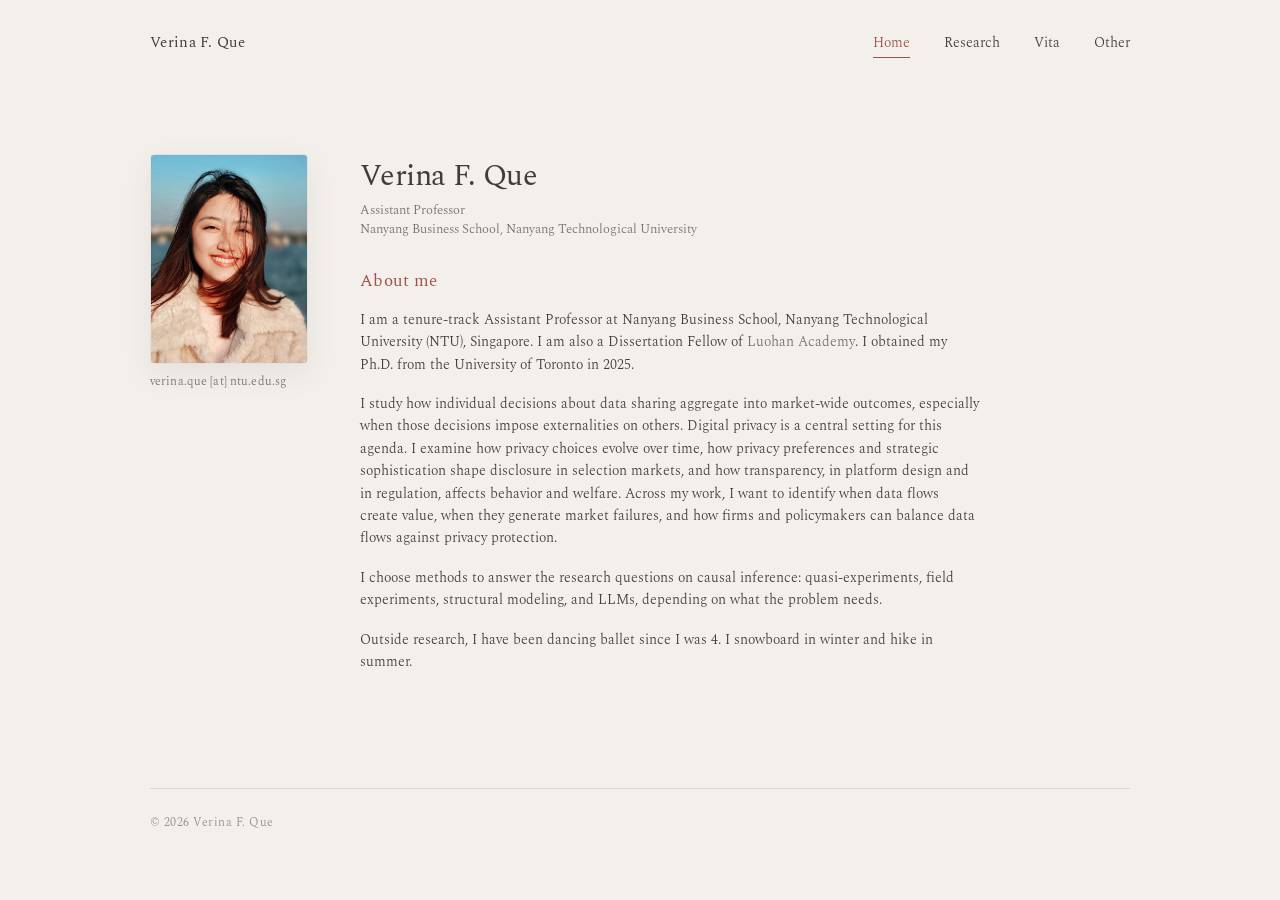
==== index.html @ 129c1a10 "Add files via upload publish personal web" ====
<!doctype html>
<html lang="en">
<head>
  <meta charset="utf-8">
  <meta name="viewport" content="width=device-width, initial-scale=1">
  <title>Verina F. Que</title>
  <meta name="description" content="Verina F. Que studies how data and digital technologies reshape markets, consumer welfare, and firm strategy, with particular expertise in digital privacy.">
  <meta name="author" content="Verina F. Que">
  <meta name="theme-color" content="#F3EFEB">
  <link rel="preconnect" href="https://fonts.googleapis.com">
  <link rel="preconnect" href="https://fonts.gstatic.com" crossorigin>
  <link href="https://fonts.googleapis.com/css2?family=Spectral:wght@300;400;500;600&amp;display=swap" rel="stylesheet">
  <link rel="stylesheet" href="assets/css/style.css">
</head>
<body>
  <a class="skip-link" href="#main-content">Skip to content</a>

  <header class="site-header">
    <div class="header-inner">
      <a class="site-mark" href="index.html">Verina F. Que</a>
      <nav class="site-nav" aria-label="Primary navigation">
        <a href="index.html" aria-current="page">Home</a>
        <a href="research.html">Research</a>
        <a href="vita.html">Vita</a>
        <a href="other.html">Other</a>
      </nav>
    </div>
  </header>

  <main class="site-main" id="main-content">
    <section class="home-grid" aria-labelledby="home-title">
      <figure class="portrait-frame">
        <img src="assets/images/verina-que.jpg" alt="Portrait of Verina F. Que by the riverside" width="1200" height="1600">
        <figcaption class="photo-email">verina.que [at] ntu.edu.sg</figcaption>
      </figure>

      <div class="home-intro">
        <h1 id="home-title">Verina F. Que</h1>
        <p class="affiliation">
          <span class="affiliation-role">Assistant Professor</span>
          <span class="affiliation-school">Nanyang Business School, Nanyang Technological University</span>
        </p>

        <h2 class="section-label">About me</h2>
        <p>I am a tenure-track Assistant Professor at Nanyang Business School, Nanyang Technological University (NTU), Singapore. I am also a Dissertation Fellow of <a class="quiet-link" href="https://www.luohanacademy.com/en/community/disfellow/" target="_blank" rel="noopener">Luohan Academy</a>. I obtained my Ph.D. from the University of Toronto in 2025.</p>
        <p>I study how individual decisions about data sharing aggregate into market-wide outcomes, especially when those decisions impose externalities on others. Digital privacy is a central setting for this agenda. I examine how privacy choices evolve over time, how privacy preferences and strategic sophistication shape disclosure in selection markets, and how transparency, in platform design and in regulation, affects behavior and welfare. Across my work, I want to identify when data flows create value, when they generate market failures, and how firms and policymakers can balance data flows against privacy protection.</p>
        <p>I choose methods to answer the research questions on causal inference: quasi-experiments, field experiments, structural modeling, and LLMs, depending on what the problem needs.</p>
        <p>Outside research, I have been dancing ballet since I was 4. I snowboard in winter and hike in summer.</p>
      </div>
    </section>
  </main>

  <footer class="site-footer">
    <p>© 2026 Verina F. Que</p>
  </footer>
</body>
</html>
---- assets/css/style.css ----
:root {
  --background: #F3EFEB;
  --text: #403c39;
  --muted: #746d68;
  --faint: #938b86;
  --accent: #9D5248;
  --line: rgba(64, 60, 57, 0.13);
  --page-width: 980px;
  --reading-width: 720px;
}

*,
*::before,
*::after {
  box-sizing: border-box;
}

html {
  scroll-behavior: smooth;
}

body {
  margin: 0;
  background: var(--background);
  color: var(--text);
  font: 300 16px/1.6 Spectral, Georgia, serif;
  -webkit-font-smoothing: antialiased;
  text-rendering: optimizeLegibility;
}

img {
  display: block;
  max-width: 100%;
}

a {
  color: inherit;
  text-decoration-color: rgba(64, 60, 57, 0.38);
  text-decoration-thickness: 1px;
  text-underline-offset: 0.18em;
  transition: color 160ms ease, text-decoration-color 160ms ease;
}

a:hover {
  color: var(--muted);
  text-decoration-color: currentColor;
}

.quiet-link {
  color: var(--muted);
  text-decoration: none;
}

.quiet-link:hover {
  color: var(--text);
  text-decoration: none;
}

a:focus-visible,
button:focus-visible,
summary:focus-visible {
  outline: 2px solid var(--accent);
  outline-offset: 4px;
}

p,
h1,
h2,
h3,
figure,
ul,
ol {
  margin-top: 0;
}

.skip-link {
  position: fixed;
  top: 10px;
  left: 10px;
  z-index: 20;
  padding: 7px 12px;
  background: var(--text);
  color: var(--background);
  transform: translateY(-150%);
}

.skip-link:focus {
  transform: translateY(0);
}

.site-header {
  width: min(calc(100% - 40px), var(--page-width));
  margin: 0 auto;
  padding: 28px 0 20px;
}

.header-inner {
  display: flex;
  align-items: baseline;
  gap: 28px;
}

.site-mark {
  margin-right: auto;
  font-weight: 400;
  font-size: 15px;
  letter-spacing: 0.02em;
  text-decoration: none;
}

.site-nav {
  display: flex;
  justify-content: flex-end;
  gap: clamp(18px, 3vw, 34px);
}

.site-nav a {
  position: relative;
  padding: 4px 0;
  font-size: 14px;
  text-decoration: none;
}

.site-nav a::after {
  position: absolute;
  right: 0;
  bottom: 0;
  left: 0;
  height: 1px;
  background: var(--accent);
  content: "";
  opacity: 0;
  transform: scaleX(0.6);
  transition: opacity 160ms ease, transform 160ms ease;
}

.site-nav a:hover::after,
.site-nav a[aria-current="page"]::after {
  opacity: 1;
  transform: scaleX(1);
}

.site-nav a[aria-current="page"] {
  color: var(--accent);
}

.site-main {
  width: min(calc(100% - 40px), var(--page-width));
  min-height: calc(100vh - 190px);
  margin: 0 auto;
  padding: clamp(34px, 7vw, 76px) 0 100px;
}

.site-footer {
  width: min(calc(100% - 40px), var(--page-width));
  margin: 0 auto;
  padding: 24px 0 34px;
  border-top: 1px solid var(--line);
  color: var(--faint);
  font-size: 12px;
  letter-spacing: 0.04em;
}

.site-footer p {
  margin-bottom: 0;
}

/* Home */
.home-grid {
  display: grid;
  grid-template-columns: 158px minmax(0, 1fr);
  gap: clamp(24px, 4.5vw, 52px);
  align-items: start;
}

.portrait-frame {
  width: 158px;
  margin: 0;
}

.portrait-frame img {
  width: 158px;
  height: 210px;
  object-fit: cover;
  object-position: center 30%;
  border: 1px solid rgba(64, 60, 57, 0.08);
  border-radius: 4px;
  box-shadow: 0 10px 30px rgba(64, 60, 57, 0.08);
}

.photo-email {
  margin-top: 9px;
  color: var(--muted);
  font: 300 12px/1.45 Spectral, Georgia, serif;
  letter-spacing: 0.01em;
  white-space: nowrap;
}

.home-intro {
  max-width: 620px;
  padding-top: 2px;
}

.home-intro h1,
.page-title {
  margin-bottom: 4px;
  font: 400 30px/1.35 Spectral, Georgia, serif;
  letter-spacing: -0.02em;
}

.affiliation {
  margin-bottom: 30px;
  color: var(--muted);
  font-size: 13px;
  line-height: 1.5;
}

.affiliation-role,
.affiliation-school {
  display: block;
}

.affiliation-school {
  white-space: nowrap;
}

.section-label {
  margin-bottom: 16px;
  color: var(--accent);
  font: 400 17px/1.35 Spectral, Georgia, serif;
  letter-spacing: 0.015em;
}

.home-intro p:not(.affiliation),
.other-intro p {
  margin-bottom: 17px;
  font: 300 14px/1.6 Spectral, Georgia, serif;
}

.home-intro p:last-child {
  margin-bottom: 0;
}

/* Shared page heading */
.page-heading {
  max-width: var(--reading-width);
  margin-bottom: clamp(54px, 8vw, 78px);
}

.page-heading .page-title {
  margin-bottom: 10px;
}

.page-deck {
  max-width: 620px;
  margin-bottom: 0;
  color: var(--muted);
}

/* Research */
.research-content {
  max-width: var(--reading-width);
}

.research-section {
  margin-bottom: clamp(68px, 9vw, 94px);
}

.research-section:last-child {
  margin-bottom: 0;
}

.research-section > h2,
.vita-section > h2 {
  margin-bottom: 34px;
  color: var(--accent);
  font: 400 19px/1.35 Spectral, Georgia, serif;
  letter-spacing: 0.01em;
}

.paper-list {
  display: grid;
  gap: 42px;
  margin: 0;
  padding: 0;
  list-style: none;
}

.paper-title {
  margin-bottom: 7px;
  font: 500 17px/1.38 Spectral, Georgia, serif;
  letter-spacing: -0.01em;
}

.paper-title a {
  text-decoration: none;
}

.paper-authors,
.paper-status,
.paper-links {
  margin-bottom: 4px;
  color: var(--muted);
  font-size: 14px;
  line-height: 1.5;
}

.paper-status .highlight,
.journal,
.paper-links .accent-link,
.accent-link {
  color: var(--accent);
}

.paper-links a {
  margin-right: 12px;
}

.abstract {
  margin-top: 9px;
}

.abstract summary {
  width: max-content;
  color: var(--faint);
  cursor: pointer;
  font-size: 12px;
  letter-spacing: 0.03em;
  list-style: none;
}

.abstract summary::-webkit-details-marker {
  display: none;
}

.abstract summary::after {
  display: inline-block;
  margin-left: 6px;
  content: "+";
}

.abstract[open] summary::after {
  content: "−";
}

.abstract p {
  margin: 14px 0 0;
  padding-top: 14px;
  border-top: 1px solid var(--line);
  color: var(--muted);
  font-size: 14px;
  line-height: 1.68;
  text-align: justify;
}

/* Vita */
.vita-content {
  max-width: var(--reading-width);
  font: 300 14px/1.6 Spectral, Georgia, serif;
}

.vita-section {
  margin-bottom: clamp(58px, 8vw, 78px);
}

.vita-section:last-child {
  margin-bottom: 0;
}

.vita-list,
.teaching-list,
.education-list {
  margin: 0;
  padding: 0;
  list-style: none;
}

.vita-list {
  display: grid;
  gap: 12px;
}

.vita-list li {
  position: relative;
  padding-left: 18px;
}

.vita-list li::before {
  position: absolute;
  top: 0;
  left: 0;
  color: var(--accent);
  content: "·";
  font-weight: 600;
}

.teaching-list,
.education-list {
  display: grid;
  gap: 24px;
}

.teaching-group + .teaching-group {
  margin-top: 36px;
}

.institution-heading {
  margin-bottom: 18px;
  color: var(--muted);
  font: 600 15px/1.45 Spectral, Georgia, serif;
  letter-spacing: 0.01em;
}

.vita-item-title {
  margin-bottom: 3px;
  font-weight: 400;
}

.vita-item-detail {
  margin-bottom: 0;
  color: var(--muted);
  font-size: 14px;
}

.reference-card p {
  margin-bottom: 2px;
}

.reference-name {
  font-weight: 400;
}

/* Other */
.other-intro {
  max-width: 700px;
  margin-bottom: clamp(84px, 13vw, 132px);
}

.other-intro .page-title {
  margin-bottom: 30px;
}

.ballet-gallery {
  max-width: 820px;
}

.ballet-photo {
  width: fit-content;
  max-width: 100%;
  margin-top: 0;
  margin-bottom: clamp(96px, 16vw, 170px);
}

.ballet-photo:last-child {
  margin-bottom: 0;
}

.ballet-photo img {
  height: auto;
  border-radius: 2px;
  box-shadow: 0 9px 30px rgba(64, 60, 57, 0.08);
}

.ballet-photo figcaption {
  margin-top: 10px;
  color: var(--faint);
  font-size: 12px;
  font-style: italic;
  letter-spacing: 0.025em;
}

.photo-left {
  margin-right: auto;
  margin-left: 5%;
}

.photo-center {
  margin-right: auto;
  margin-left: auto;
}

.photo-right {
  margin-right: 4%;
  margin-left: auto;
}

.photo-portrait img {
  width: clamp(150px, 20vw, 205px);
}

.photo-landscape img {
  width: clamp(250px, 38vw, 355px);
}

.visually-hidden {
  position: absolute !important;
  width: 1px !important;
  height: 1px !important;
  padding: 0 !important;
  margin: -1px !important;
  overflow: hidden !important;
  clip: rect(0, 0, 0, 0) !important;
  white-space: nowrap !important;
  border: 0 !important;
}

@media (max-width: 820px) and (min-width: 721px) {
  .home-grid {
    grid-template-columns: 148px minmax(0, 1fr);
  }

  .portrait-frame,
  .portrait-frame img {
    width: 148px;
  }

  .portrait-frame img {
    height: 197px;
  }
}

@media (max-width: 720px) {
  .site-header,
  .site-main,
  .site-footer {
    width: min(calc(100% - 32px), var(--page-width));
  }

  .site-header {
    padding-top: 20px;
  }

  .header-inner {
    align-items: center;
    gap: 14px;
  }

  .site-mark {
    font-size: 14px;
  }

  .site-nav {
    gap: 15px;
  }

  .site-nav a {
    font-size: 13px;
  }

  .site-main {
    padding-top: 34px;
    padding-bottom: 74px;
  }

  .home-grid {
    grid-template-columns: 1fr;
    gap: 34px;
  }

  .portrait-frame {
    width: 120px;
  }

  .portrait-frame img {
    width: 120px;
    height: 159px;
  }

  .home-intro h1,
  .page-title {
    font-size: 26px;
  }

  .affiliation-school {
    white-space: normal;
  }

  .page-heading {
    margin-bottom: 48px;
  }

  .research-section,
  .vita-section {
    margin-bottom: 60px;
  }

  .research-section > h2,
  .vita-section > h2 {
    margin-bottom: 27px;
    font-size: 18px;
  }

  .paper-list {
    gap: 36px;
  }

  .paper {
    padding-left: 27px;
  }

  .abstract p {
    text-align: left;
  }

  .other-intro {
    margin-bottom: 76px;
  }

  .ballet-photo {
    margin-bottom: 84px;
  }

  .photo-left {
    margin-left: 0;
  }

  .photo-right {
    margin-right: 0;
  }
}

@media (max-width: 500px) {
  .header-inner {
    display: block;
  }

  .site-mark {
    display: none;
  }

  .site-nav {
    justify-content: space-between;
    width: 100%;
  }

  .site-nav a {
    font-size: 12.5px;
  }
}

@media (prefers-reduced-motion: reduce) {
  html {
    scroll-behavior: auto;
  }

  *,
  *::before,
  *::after {
    transition-duration: 0.01ms !important;
    animation-duration: 0.01ms !important;
    animation-iteration-count: 1 !important;
  }
}
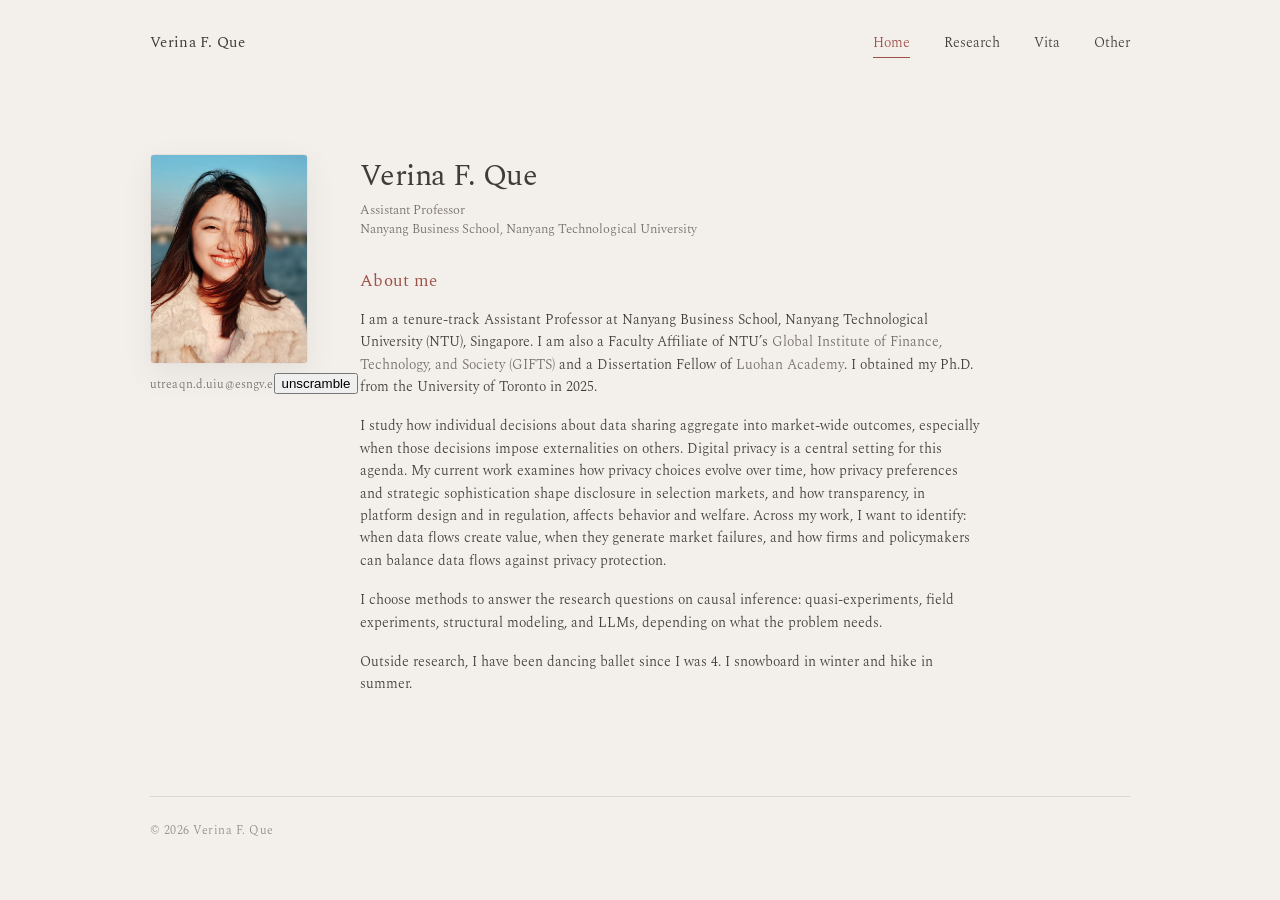
==== commit 60a0355c: "Update bio & research paper names" ====
--- a/index.html
+++ b/index.html
@@ -31,7 +31,9 @@
     <section class="home-grid" aria-labelledby="home-title">
       <figure class="portrait-frame">
         <img src="assets/images/verina-que.jpg" alt="Portrait of Verina F. Que by the riverside" width="1200" height="1600">
-        <figcaption class="photo-email">verina.que [at] ntu.edu.sg</figcaption>
+        <figcaption class="photo-email" aria-label="Email address">
+          <span data-email-scramble><noscript>Please enable JavaScript to view email</noscript></span>
+        </figcaption>
       </figure>
 
       <div class="home-intro">
@@ -42,8 +44,8 @@
         </p>
 
         <h2 class="section-label">About me</h2>
-        <p>I am a tenure-track Assistant Professor at Nanyang Business School, Nanyang Technological University (NTU), Singapore. I am also a Dissertation Fellow of <a class="quiet-link" href="https://www.luohanacademy.com/en/community/disfellow/" target="_blank" rel="noopener">Luohan Academy</a>. I obtained my Ph.D. from the University of Toronto in 2025.</p>
-        <p>I study how individual decisions about data sharing aggregate into market-wide outcomes, especially when those decisions impose externalities on others. Digital privacy is a central setting for this agenda. I examine how privacy choices evolve over time, how privacy preferences and strategic sophistication shape disclosure in selection markets, and how transparency, in platform design and in regulation, affects behavior and welfare. Across my work, I want to identify when data flows create value, when they generate market failures, and how firms and policymakers can balance data flows against privacy protection.</p>
+        <p>I am a tenure-track Assistant Professor at Nanyang Business School, Nanyang Technological University (NTU), Singapore. I am also a Faculty Affiliate of NTU’s <a class="quiet-link" href="https://www.ntu.edu.sg/gifts/people" target="_blank" rel="noopener">Global Institute of Finance, Technology, and Society (GIFTS)</a> and a Dissertation Fellow of <a class="quiet-link" href="https://www.luohanacademy.com/en/community/disfellow/" target="_blank" rel="noopener">Luohan Academy</a>. I obtained my Ph.D. from the University of Toronto in 2025.</p>
+        <p>I study how individual decisions about data sharing aggregate into market-wide outcomes, especially when those decisions impose externalities on others. Digital privacy is a central setting for this agenda. My current work examines how privacy choices evolve over time, how privacy preferences and strategic sophistication shape disclosure in selection markets, and how transparency, in platform design and in regulation, affects behavior and welfare. Across my work, I want to identify: when data flows create value, when they generate market failures, and how firms and policymakers can balance data flows against privacy protection.</p>
         <p>I choose methods to answer the research questions on causal inference: quasi-experiments, field experiments, structural modeling, and LLMs, depending on what the problem needs.</p>
         <p>Outside research, I have been dancing ballet since I was 4. I snowboard in winter and hike in summer.</p>
       </div>
@@ -53,5 +55,6 @@
   <footer class="site-footer">
     <p>© 2026 Verina F. Que</p>
   </footer>
+  <script src="assets/js/site.js"></script>
 </body>
 </html>
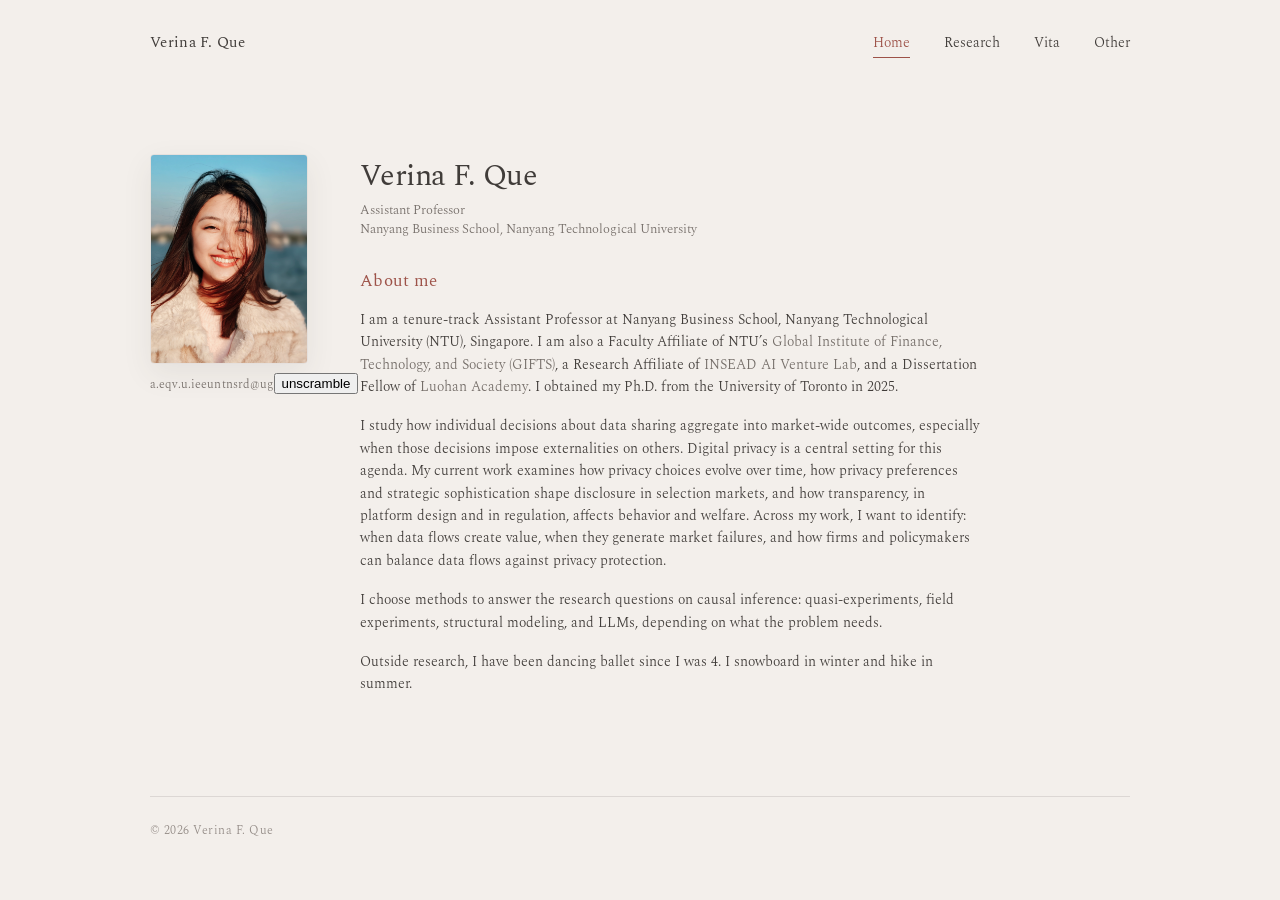
==== commit 82a81106: "edit home bio" ====
--- a/index.html
+++ b/index.html
@@ -44,7 +44,7 @@
         </p>
 
         <h2 class="section-label">About me</h2>
-        <p>I am a tenure-track Assistant Professor at Nanyang Business School, Nanyang Technological University (NTU), Singapore. I am also a Faculty Affiliate of NTU’s <a class="quiet-link" href="https://www.ntu.edu.sg/gifts/people" target="_blank" rel="noopener">Global Institute of Finance, Technology, and Society (GIFTS)</a> and a Dissertation Fellow of <a class="quiet-link" href="https://www.luohanacademy.com/en/community/disfellow/" target="_blank" rel="noopener">Luohan Academy</a>. I obtained my Ph.D. from the University of Toronto in 2025.</p>
+        <p>I am a tenure-track Assistant Professor at Nanyang Business School, Nanyang Technological University (NTU), Singapore. I am also a Faculty Affiliate of NTU’s <a class="quiet-link" href="https://www.ntu.edu.sg/gifts/people" target="_blank" rel="noopener">Global Institute of Finance, Technology, and Society (GIFTS)</a>, a Research Affiliate of <a class="quiet-link" href="https://venture-lab.ai/#research" target="_blank" rel="noopener">INSEAD AI Venture Lab</a>, and a Dissertation Fellow of <a class="quiet-link" href="https://www.luohanacademy.com/en/community/disfellow/" target="_blank" rel="noopener">Luohan Academy</a>. I obtained my Ph.D. from the University of Toronto in 2025.</p>
         <p>I study how individual decisions about data sharing aggregate into market-wide outcomes, especially when those decisions impose externalities on others. Digital privacy is a central setting for this agenda. My current work examines how privacy choices evolve over time, how privacy preferences and strategic sophistication shape disclosure in selection markets, and how transparency, in platform design and in regulation, affects behavior and welfare. Across my work, I want to identify: when data flows create value, when they generate market failures, and how firms and policymakers can balance data flows against privacy protection.</p>
         <p>I choose methods to answer the research questions on causal inference: quasi-experiments, field experiments, structural modeling, and LLMs, depending on what the problem needs.</p>
         <p>Outside research, I have been dancing ballet since I was 4. I snowboard in winter and hike in summer.</p>
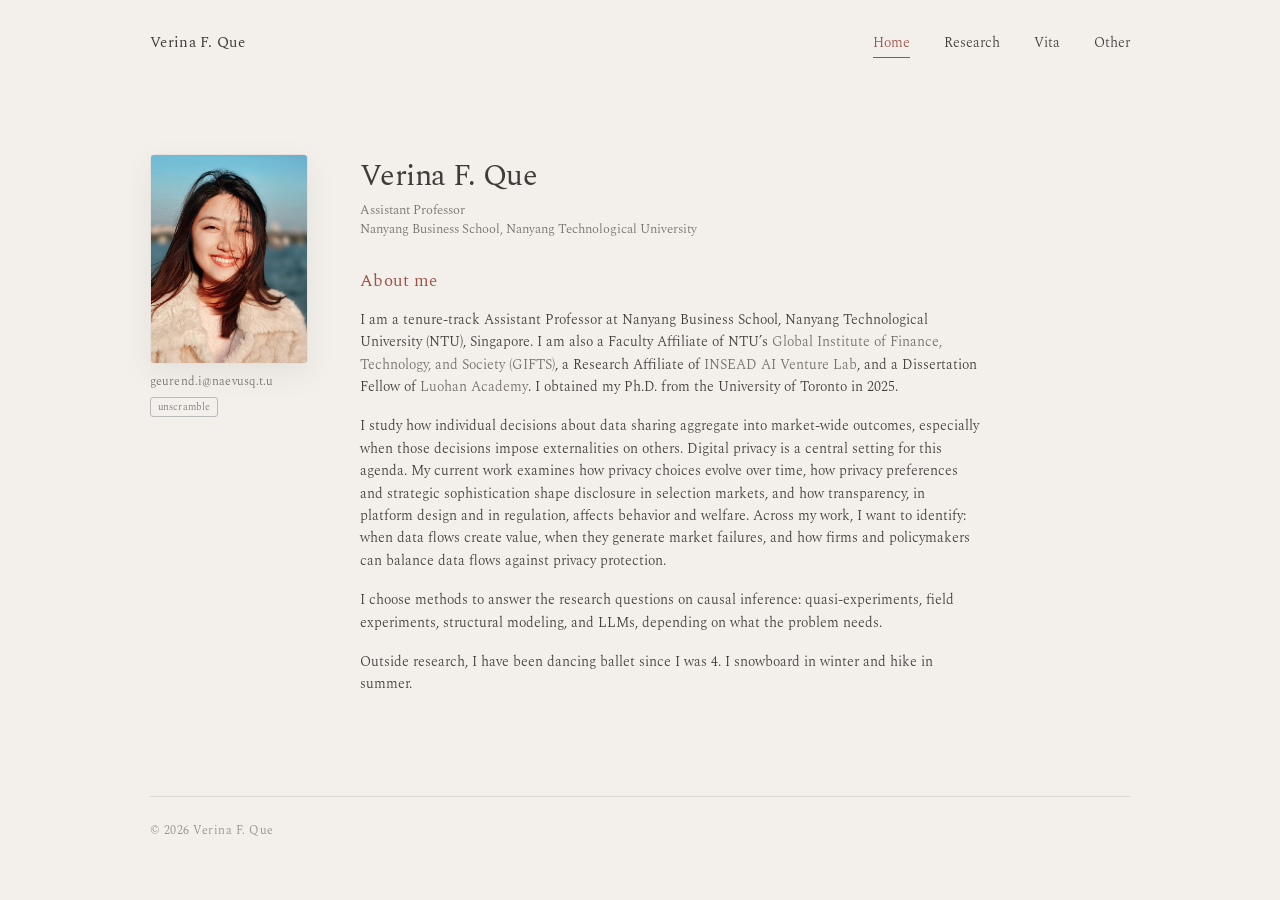
==== commit 46b81e93: "update bio" ====
--- a/index.html
+++ b/index.html
@@ -55,6 +55,6 @@
   <footer class="site-footer">
     <p>© 2026 Verina F. Que</p>
   </footer>
-  <script src="assets/js/site.js"></script>
+  <script src="assets/js/site.js?v=20261125-email-plain"></script>
 </body>
 </html>
--- a/assets/css/style.css
+++ b/assets/css/style.css
@@ -196,6 +196,27 @@
   white-space: nowrap;
 }
 
+.email-unscramble {
+  appearance: none;
+  display: block;
+  margin: 6px 0 0;
+  padding: 2px 7px;
+  border: 1px solid #bbb;
+  border-radius: 3px;
+  background: transparent;
+  color: #777;
+  cursor: pointer;
+  font: inherit;
+  font-size: 10px;
+  line-height: 1.4;
+  letter-spacing: inherit;
+}
+
+.email-unscramble:hover {
+  border-color: #999;
+  color: #666;
+}
+
 .home-intro {
   max-width: 620px;
   padding-top: 2px;
